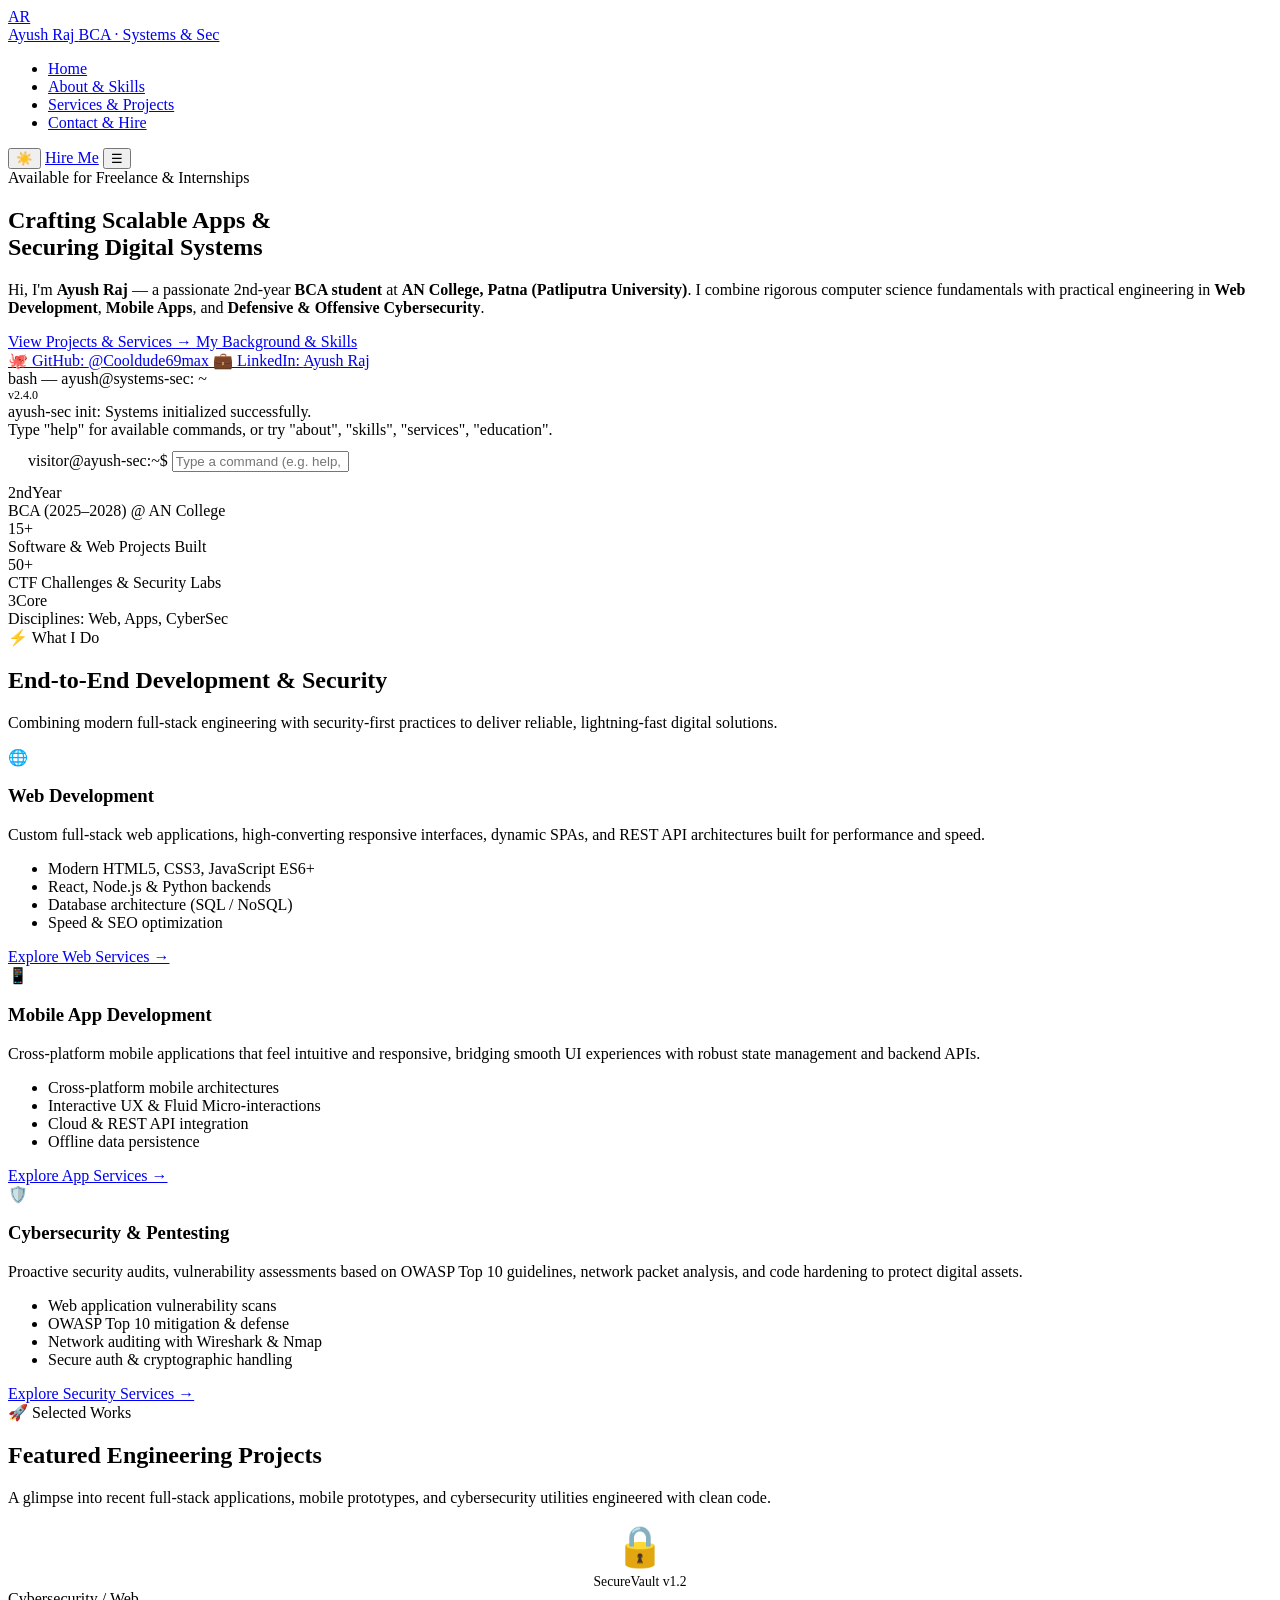
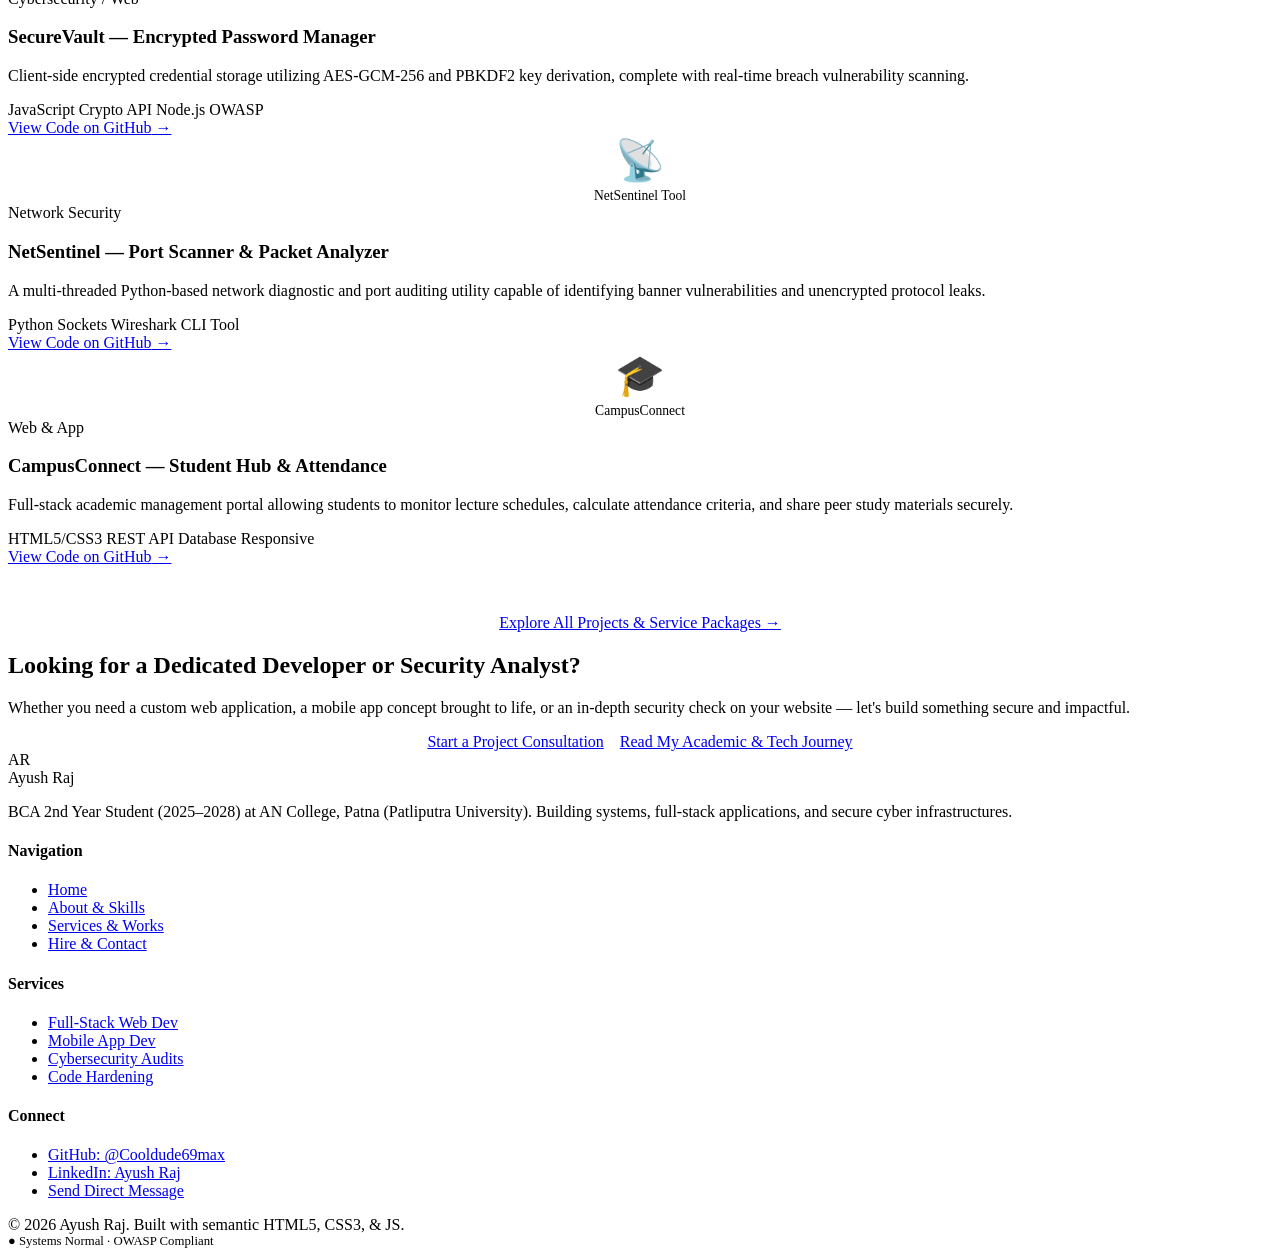
==== index.html @ 8714437f "Add files via upload" ====
<!DOCTYPE html>
<html lang="en">
<head>
  <meta charset="UTF-8">
  <meta name="viewport" content="width=device-width, initial-scale=1.0">
  <title>Ayush Raj | Systems-Oriented Software Engineer & Cybersecurity Enthusiast</title>
  <meta name="description" content="Portfolio of Ayush Raj, 2nd-year BCA student at AN College, Patna (Patliputra University). Specializing in Web Development, Mobile App Development, and Cybersecurity.">
  <link rel="stylesheet" href="assets/css/style.css">
  <link rel="icon" href="data:image/svg+xml,<svg xmlns='http://www.w3.org/2000/svg' viewBox='0 0 100 100'><text y='.9em' font-size='90'>⚡</text></svg>">
</head>
<body>

  <!-- Ambient Glass Refraction Background Orbs -->
  <div class="ambient-orb orb-1"></div>
  <div class="ambient-orb orb-2"></div>
  <div class="ambient-orb orb-3"></div>

  <!-- ==================== HEADER / NAVIGATION ==================== -->
  <header class="site-header">
    <div class="container nav-container">
      <a href="index.html" class="brand-logo" aria-label="Ayush Raj Portfolio Home">
        <div class="brand-icon">AR</div>
        <div class="brand-title">
          <span class="brand-name">Ayush Raj</span>
          <span class="brand-tag">BCA · Systems & Sec</span>
        </div>
      </a>

      <!-- Navigation Links -->
      <ul class="nav-menu" id="navMenu">
        <li><a href="index.html" class="nav-link active">Home</a></li>
        <li><a href="about.html" class="nav-link">About & Skills</a></li>
        <li><a href="services.html" class="nav-link">Services & Projects</a></li>
        <li><a href="contact.html" class="nav-link">Contact & Hire</a></li>
      </ul>

      <!-- Action Buttons -->
      <div class="nav-actions">
        <button class="theme-toggle-btn" id="themeToggleBtn" aria-label="Toggle Theme">
          <span id="themeIcon">☀️</span>
        </button>
        <a href="contact.html" class="btn btn-primary btn-sm">Hire Me</a>
        <button class="mobile-menu-btn" id="mobileMenuBtn" aria-label="Toggle Navigation Menu" aria-expanded="false">☰</button>
      </div>
    </div>
  </header>

  <!-- ==================== MAIN CONTENT ==================== -->
  <main>
    <!-- HERO SECTION -->
    <section class="hero-section">
      <div class="container">
        <div class="hero-grid">
          
          <!-- Hero Intro Column -->
          <div class="hero-intro">
            <div>
              <span class="status-badge">
                <span class="status-dot"></span>
                Available for Freelance & Internships
              </span>
            </div>
            
            <h1 class="hero-title">
              Crafting Scalable Apps & <br>
              <span class="hero-highlight">Securing Digital Systems</span>
            </h1>

            <p class="hero-subtitle">
              Hi, I'm <strong>Ayush Raj</strong> — a passionate 2nd-year <strong>BCA student</strong> at <strong>AN College, Patna (Patliputra University)</strong>. I combine rigorous computer science fundamentals with practical engineering in <strong>Web Development</strong>, <strong>Mobile Apps</strong>, and <strong>Defensive & Offensive Cybersecurity</strong>.
            </p>

            <div class="hero-actions">
              <a href="services.html" class="btn btn-primary">
                <span>View Projects & Services</span>
                <span class="btn-icon">→</span>
              </a>
              <a href="about.html" class="btn btn-secondary">
                <span>My Background & Skills</span>
              </a>
            </div>

            <div class="hero-socials">
              <a href="https://github.com/Cooldude69max" target="_blank" rel="noopener noreferrer" class="social-link">
                <span>🐙 GitHub: <span class="tag-badge">@Cooldude69max</span></span>
              </a>
              <a href="https://www.linkedin.com/in/ayush-raj-39356b199/" target="_blank" rel="noopener noreferrer" class="social-link">
                <span>💼 LinkedIn: <span class="tag-badge">Ayush Raj</span></span>
              </a>
            </div>
          </div>

          <!-- Hero Terminal / Interactive Console Column -->
          <div class="hero-interactive">
            <div class="terminal-card">
              <div class="terminal-header">
                <div class="terminal-controls">
                  <span class="ctrl-dot ctrl-red"></span>
                  <span class="ctrl-dot ctrl-yellow"></span>
                  <span class="ctrl-dot ctrl-green"></span>
                </div>
                <div class="terminal-title">bash — ayush@systems-sec: ~</div>
                <div style="font-size:0.75rem; color:var(--text-muted);">v2.4.0</div>
              </div>

              <div class="terminal-body" id="terminalOutput">
                <div class="term-line">
                  <span class="term-green">ayush-sec init:</span> Systems initialized successfully.
                </div>
                <div class="term-line">
                  Type <span class="term-cyan">"help"</span> for available commands, or try <span class="term-cyan">"about"</span>, <span class="term-cyan">"skills"</span>, <span class="term-cyan">"services"</span>, <span class="term-cyan">"education"</span>.
                </div>
              </div>

              <div style="padding: 0.75rem 1.25rem; border-top: 1px solid var(--border-color); background: var(--term-bg);">
                <div class="terminal-input-row">
                  <span class="terminal-prompt">visitor@ayush-sec:~$</span>
                  <input type="text" id="terminalInput" class="terminal-input" placeholder="Type a command (e.g. help, skills)..." autocomplete="off" spellcheck="false">
                </div>
              </div>
            </div>
          </div>

        </div>
      </div>
    </section>

    <!-- METRICS / STATS BAR -->
    <section class="stats-bar">
      <div class="container">
        <div class="stats-grid">
          <div class="stat-item">
            <div class="stat-number">2nd<span class="stat-plus">Year</span></div>
            <div class="stat-label">BCA (2025–2028) @ AN College</div>
          </div>
          <div class="stat-item">
            <div class="stat-number">15<span class="stat-plus">+</span></div>
            <div class="stat-label">Software & Web Projects Built</div>
          </div>
          <div class="stat-item">
            <div class="stat-number">50<span class="stat-plus">+</span></div>
            <div class="stat-label">CTF Challenges & Security Labs</div>
          </div>
          <div class="stat-item">
            <div class="stat-number">3<span class="stat-plus">Core</span></div>
            <div class="stat-label">Disciplines: Web, Apps, CyberSec</div>
          </div>
        </div>
      </div>
    </section>

    <!-- CORE SERVICES OVERVIEW -->
    <section class="section">
      <div class="container">
        <div class="section-header">
          <span class="section-tag">⚡ What I Do</span>
          <h2 class="section-title">End-to-End Development & Security</h2>
          <p class="section-desc">
            Combining modern full-stack engineering with security-first practices to deliver reliable, lightning-fast digital solutions.
          </p>
        </div>

        <div class="card-grid-3">
          <!-- Card 1: Web Development -->
          <div class="feature-card">
            <div>
              <div class="card-icon">🌐</div>
              <h3 class="card-title">Web Development</h3>
              <p class="card-text">
                Custom full-stack web applications, high-converting responsive interfaces, dynamic SPAs, and REST API architectures built for performance and speed.
              </p>
              <ul class="card-list">
                <li class="card-list-item">Modern HTML5, CSS3, JavaScript ES6+</li>
                <li class="card-list-item">React, Node.js & Python backends</li>
                <li class="card-list-item">Database architecture (SQL / NoSQL)</li>
                <li class="card-list-item">Speed & SEO optimization</li>
              </ul>
            </div>
            <a href="services.html#web-dev" class="btn btn-secondary btn-sm">Explore Web Services →</a>
          </div>

          <!-- Card 2: App Development -->
          <div class="feature-card app">
            <div>
              <div class="card-icon">📱</div>
              <h3 class="card-title">Mobile App Development</h3>
              <p class="card-text">
                Cross-platform mobile applications that feel intuitive and responsive, bridging smooth UI experiences with robust state management and backend APIs.
              </p>
              <ul class="card-list">
                <li class="card-list-item">Cross-platform mobile architectures</li>
                <li class="card-list-item">Interactive UX & Fluid Micro-interactions</li>
                <li class="card-list-item">Cloud & REST API integration</li>
                <li class="card-list-item">Offline data persistence</li>
              </ul>
            </div>
            <a href="services.html#app-dev" class="btn btn-secondary btn-sm">Explore App Services →</a>
          </div>

          <!-- Card 3: Cybersecurity -->
          <div class="feature-card cyber">
            <div>
              <div class="card-icon">🛡️</div>
              <h3 class="card-title">Cybersecurity & Pentesting</h3>
              <p class="card-text">
                Proactive security audits, vulnerability assessments based on OWASP Top 10 guidelines, network packet analysis, and code hardening to protect digital assets.
              </p>
              <ul class="card-list">
                <li class="card-list-item">Web application vulnerability scans</li>
                <li class="card-list-item">OWASP Top 10 mitigation & defense</li>
                <li class="card-list-item">Network auditing with Wireshark & Nmap</li>
                <li class="card-list-item">Secure auth & cryptographic handling</li>
              </ul>
            </div>
            <a href="services.html#cyber-security" class="btn btn-secondary btn-sm">Explore Security Services →</a>
          </div>
        </div>
      </div>
    </section>

    <!-- FEATURED PROJECTS SHOWCASE -->
    <section class="section" style="background-color: var(--bg-secondary); border-top: 1px solid var(--border-color); border-bottom: 1px solid var(--border-color);">
      <div class="container">
        <div class="section-header">
          <span class="section-tag">🚀 Selected Works</span>
          <h2 class="section-title">Featured Engineering Projects</h2>
          <p class="section-desc">
            A glimpse into recent full-stack applications, mobile prototypes, and cybersecurity utilities engineered with clean code.
          </p>
        </div>

        <div class="card-grid-3">
          <!-- Project 1 -->
          <div class="project-card">
            <div class="project-preview">
              <div class="project-preview-mock">
                <div class="mock-pattern"></div>
                <div style="text-align:center; z-index:1;">
                  <span style="font-size: 2.5rem;">🔒</span>
                  <div style="font-family:var(--font-mono); font-size:0.85rem; color:var(--accent-cyan); margin-top:0.25rem;">SecureVault v1.2</div>
                </div>
              </div>
              <span class="tag-badge project-badge-type">Cybersecurity / Web</span>
            </div>
            <div class="project-body">
              <div>
                <h3 class="project-title">SecureVault — Encrypted Password Manager</h3>
                <p class="project-desc">
                  Client-side encrypted credential storage utilizing AES-GCM-256 and PBKDF2 key derivation, complete with real-time breach vulnerability scanning.
                </p>
                <div class="project-tags">
                  <span class="tag-badge">JavaScript</span>
                  <span class="tag-badge">Crypto API</span>
                  <span class="tag-badge">Node.js</span>
                  <span class="tag-badge">OWASP</span>
                </div>
              </div>
              <div class="project-footer">
                <a href="https://github.com/Cooldude69max" target="_blank" rel="noopener noreferrer" class="project-link">
                  <span>View Code on GitHub</span> →
                </a>
              </div>
            </div>
          </div>

          <!-- Project 2 -->
          <div class="project-card">
            <div class="project-preview">
              <div class="project-preview-mock">
                <div class="mock-pattern"></div>
                <div style="text-align:center; z-index:1;">
                  <span style="font-size: 2.5rem;">📡</span>
                  <div style="font-family:var(--font-mono); font-size:0.85rem; color:var(--accent-emerald); margin-top:0.25rem;">NetSentinel Tool</div>
                </div>
              </div>
              <span class="tag-badge project-badge-type">Network Security</span>
            </div>
            <div class="project-body">
              <div>
                <h3 class="project-title">NetSentinel — Port Scanner & Packet Analyzer</h3>
                <p class="project-desc">
                  A multi-threaded Python-based network diagnostic and port auditing utility capable of identifying banner vulnerabilities and unencrypted protocol leaks.
                </p>
                <div class="project-tags">
                  <span class="tag-badge">Python</span>
                  <span class="tag-badge">Sockets</span>
                  <span class="tag-badge">Wireshark</span>
                  <span class="tag-badge">CLI Tool</span>
                </div>
              </div>
              <div class="project-footer">
                <a href="https://github.com/Cooldude69max" target="_blank" rel="noopener noreferrer" class="project-link">
                  <span>View Code on GitHub</span> →
                </a>
              </div>
            </div>
          </div>

          <!-- Project 3 -->
          <div class="project-card">
            <div class="project-preview">
              <div class="project-preview-mock">
                <div class="mock-pattern"></div>
                <div style="text-align:center; z-index:1;">
                  <span style="font-size: 2.5rem;">🎓</span>
                  <div style="font-family:var(--font-mono); font-size:0.85rem; color:var(--accent-cyan); margin-top:0.25rem;">CampusConnect</div>
                </div>
              </div>
              <span class="tag-badge project-badge-type">Web & App</span>
            </div>
            <div class="project-body">
              <div>
                <h3 class="project-title">CampusConnect — Student Hub & Attendance</h3>
                <p class="project-desc">
                  Full-stack academic management portal allowing students to monitor lecture schedules, calculate attendance criteria, and share peer study materials securely.
                </p>
                <div class="project-tags">
                  <span class="tag-badge">HTML5/CSS3</span>
                  <span class="tag-badge">REST API</span>
                  <span class="tag-badge">Database</span>
                  <span class="tag-badge">Responsive</span>
                </div>
              </div>
              <div class="project-footer">
                <a href="https://github.com/Cooldude69max" target="_blank" rel="noopener noreferrer" class="project-link">
                  <span>View Code on GitHub</span> →
                </a>
              </div>
            </div>
          </div>
        </div>

        <div style="text-align: center; margin-top: 3rem;">
          <a href="services.html" class="btn btn-secondary">Explore All Projects & Service Packages →</a>
        </div>
      </div>
    </section>

    <!-- CALL TO ACTION BANNER -->
    <section class="container">
      <div class="cta-banner">
        <h2 class="cta-title">Looking for a Dedicated Developer or Security Analyst?</h2>
        <p class="cta-desc">
          Whether you need a custom web application, a mobile app concept brought to life, or an in-depth security check on your website — let's build something secure and impactful.
        </p>
        <div style="display: flex; gap: 1rem; justify-content: center; flex-wrap: wrap;">
          <a href="contact.html" class="btn btn-primary">Start a Project Consultation</a>
          <a href="about.html" class="btn btn-secondary">Read My Academic & Tech Journey</a>
        </div>
      </div>
    </section>
  </main>

  <!-- ==================== FOOTER ==================== -->
  <footer class="site-footer">
    <div class="container">
      <div class="footer-grid">
        <!-- Brand Info -->
        <div>
          <div class="brand-logo">
            <div class="brand-icon">AR</div>
            <span class="brand-name">Ayush Raj</span>
          </div>
          <p class="footer-brand-desc">
            BCA 2nd Year Student (2025–2028) at AN College, Patna (Patliputra University). Building systems, full-stack applications, and secure cyber infrastructures.
          </p>
        </div>

        <!-- Quick Links -->
        <div>
          <h4 class="footer-col-title">Navigation</h4>
          <ul class="footer-links">
            <li><a href="index.html" class="footer-link">Home</a></li>
            <li><a href="about.html" class="footer-link">About & Skills</a></li>
            <li><a href="services.html" class="footer-link">Services & Works</a></li>
            <li><a href="contact.html" class="footer-link">Hire & Contact</a></li>
          </ul>
        </div>

        <!-- Services -->
        <div>
          <h4 class="footer-col-title">Services</h4>
          <ul class="footer-links">
            <li><a href="services.html#web-dev" class="footer-link">Full-Stack Web Dev</a></li>
            <li><a href="services.html#app-dev" class="footer-link">Mobile App Dev</a></li>
            <li><a href="services.html#cyber-security" class="footer-link">Cybersecurity Audits</a></li>
            <li><a href="services.html#consulting" class="footer-link">Code Hardening</a></li>
          </ul>
        </div>

        <!-- Connect Profiles -->
        <div>
          <h4 class="footer-col-title">Connect</h4>
          <ul class="footer-links">
            <li><a href="https://github.com/Cooldude69max" target="_blank" rel="noopener noreferrer" class="footer-link">GitHub: @Cooldude69max</a></li>
            <li><a href="https://www.linkedin.com/in/ayush-raj-39356b199/" target="_blank" rel="noopener noreferrer" class="footer-link">LinkedIn: Ayush Raj</a></li>
            <li><a href="contact.html" class="footer-link">Send Direct Message</a></li>
          </ul>
        </div>
      </div>

      <div class="footer-bottom">
        <div>© <span id="currentYear">2026</span> Ayush Raj. Built with semantic HTML5, CSS3, & JS.</div>
        <div style="font-family: var(--font-mono); font-size: 0.8rem; color: var(--accent-emerald);">● Systems Normal · OWASP Compliant</div>
      </div>
    </div>
  </footer>

  <script src="assets/js/main.js"></script>
</body>
</html>
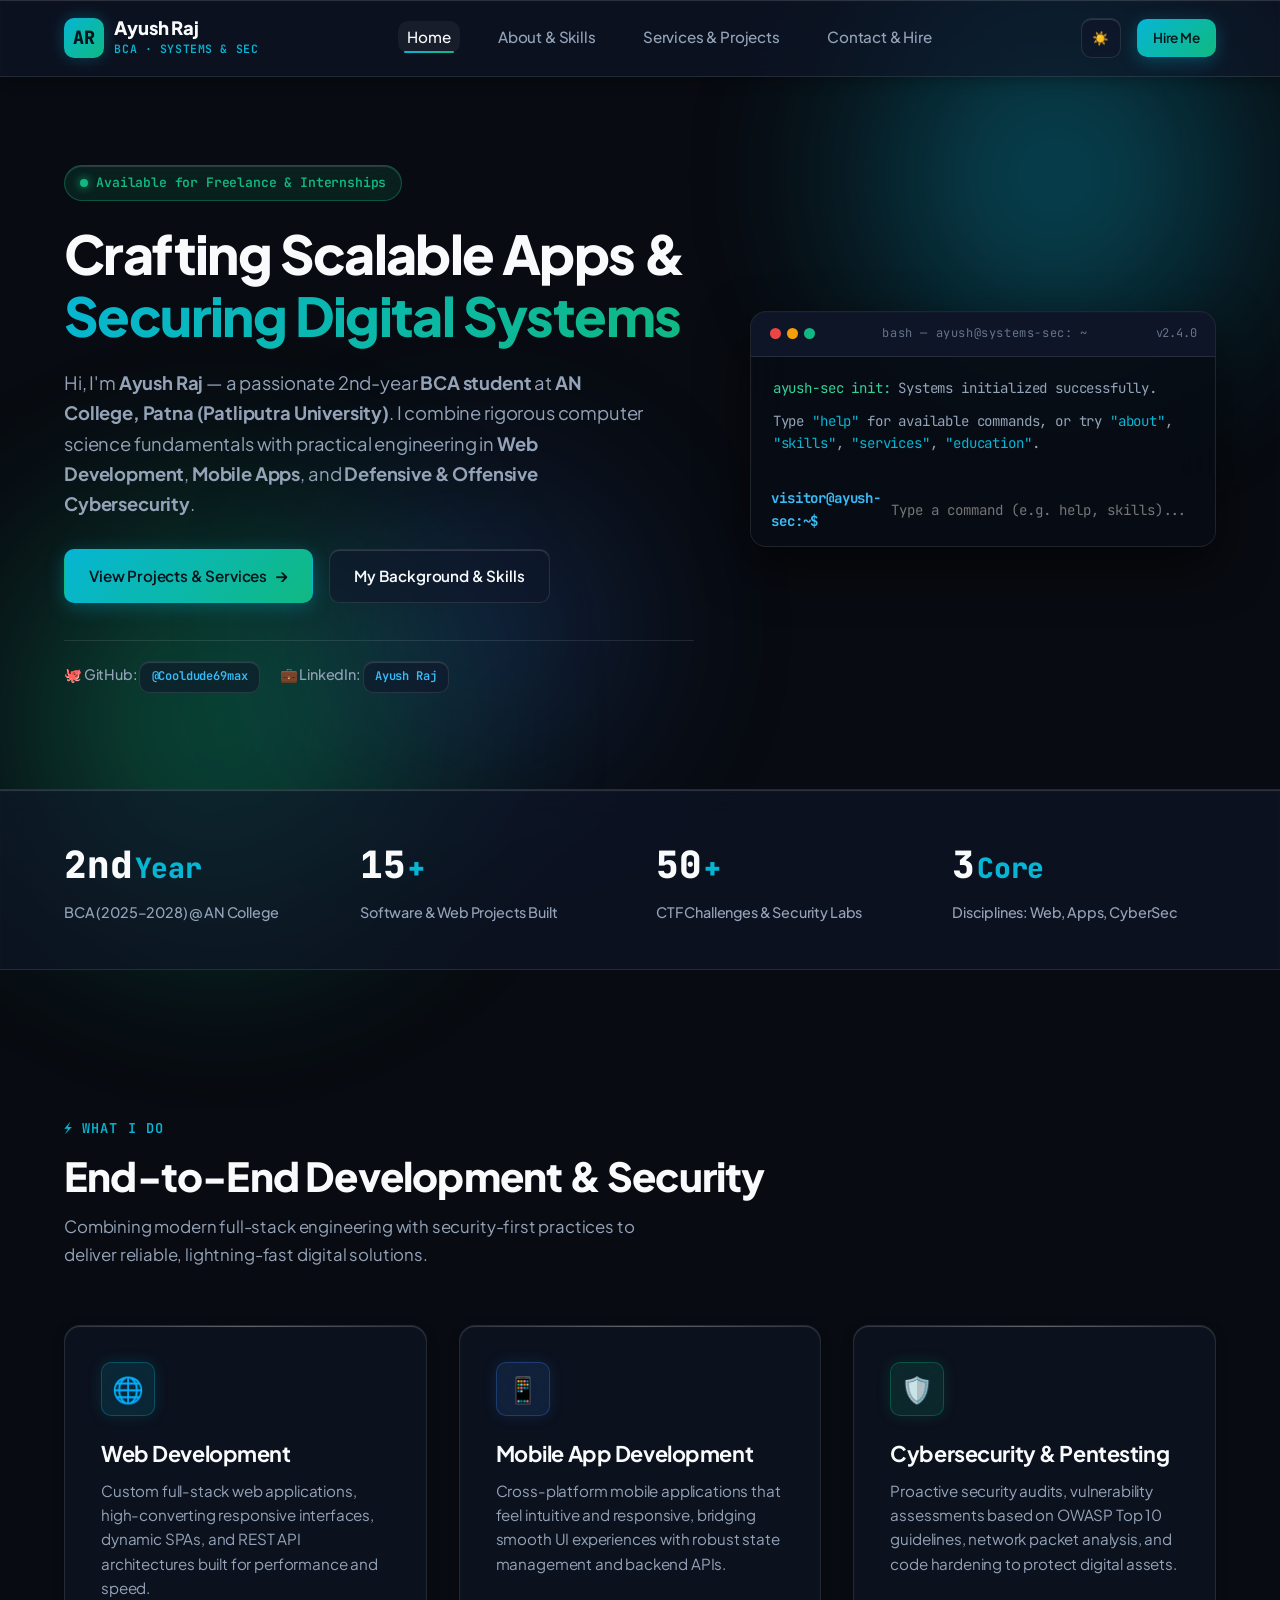
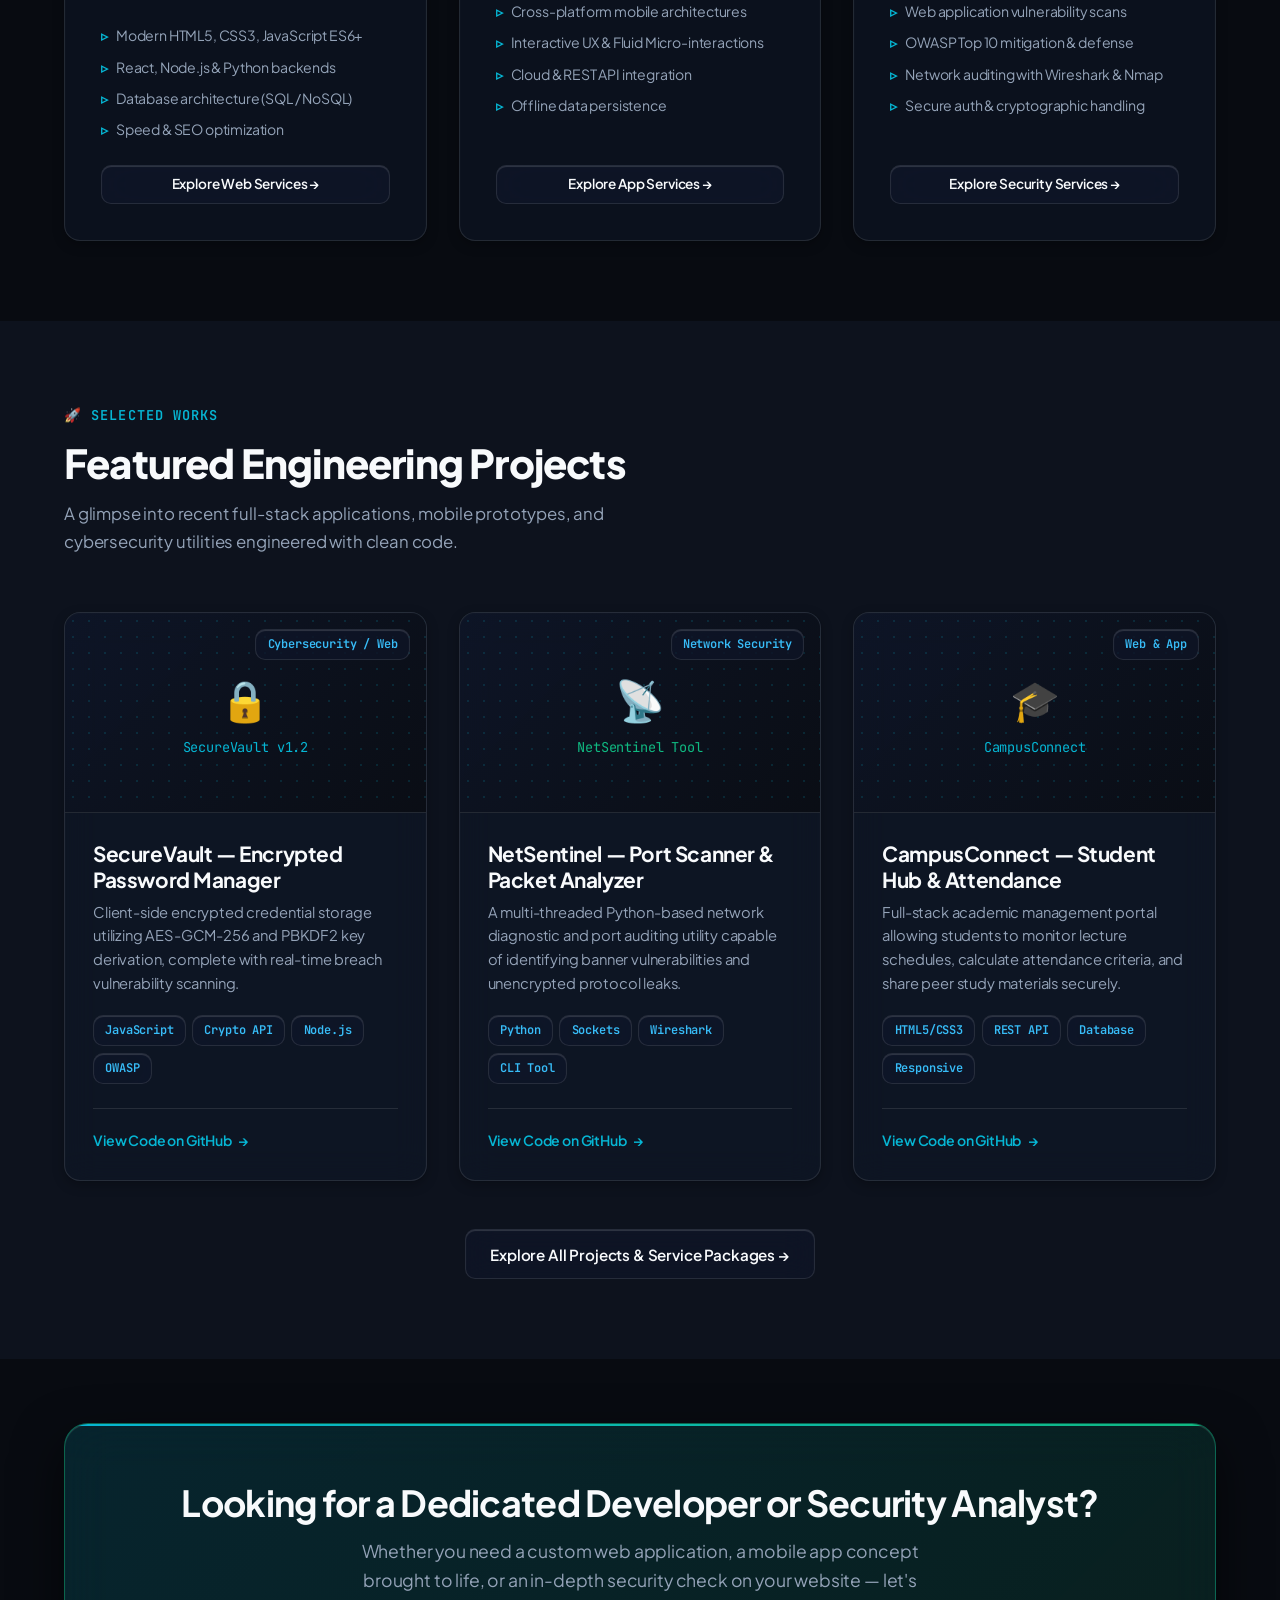
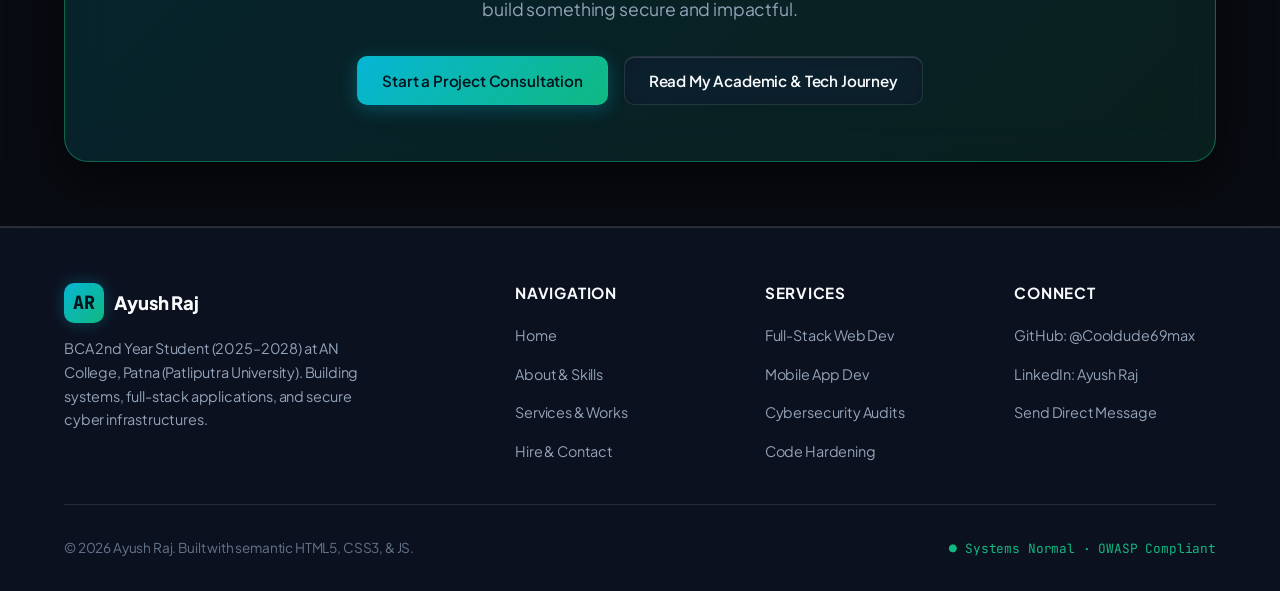
==== commit 10dceabf: "Add files via upload" ====
--- a/index.html
+++ b/index.html
@@ -5,7 +5,7 @@
   <meta name="viewport" content="width=device-width, initial-scale=1.0">
   <title>Ayush Raj | Systems-Oriented Software Engineer & Cybersecurity Enthusiast</title>
   <meta name="description" content="Portfolio of Ayush Raj, 2nd-year BCA student at AN College, Patna (Patliputra University). Specializing in Web Development, Mobile App Development, and Cybersecurity.">
-  <link rel="stylesheet" href="assets/css/style.css">
+  <link rel="stylesheet" href="./style.css">
   <link rel="icon" href="data:image/svg+xml,<svg xmlns='http://www.w3.org/2000/svg' viewBox='0 0 100 100'><text y='.9em' font-size='90'>⚡</text></svg>">
 </head>
 <body>
@@ -406,6 +406,6 @@
     </div>
   </footer>
 
-  <script src="assets/js/main.js"></script>
+  <script src="./main.js"></script>
 </body>
-</html>
+</html>
--- a/style.css
+++ b/style.css
@@ -0,0 +1,1578 @@
+/* ===================================================================
+   AYUSH RAJ - PORTFOLIO DESIGN SYSTEM & GLASSMORPHISM STYLESHEET
+   BCA 2nd Year | Web Dev, App Dev, Cybersecurity
+   =================================================================== */
+
+@import url('https://fonts.googleapis.com/css2?family=JetBrains+Mono:wght@400;500;700&family=Plus+Jakarta+Sans:wght@300;400;500;600;700;800&display=swap');
+
+/* --- CSS VARIABLES & THEME TOKENS --- */
+:root {
+  /* Color Palette - Dark Glass Cyber Tech (Default) */
+  --bg-primary: #080b11;
+  --bg-secondary: #0d121d;
+  --bg-tertiary: #131b2c;
+  
+  /* Glassmorphic Surfaces */
+  --glass-bg: rgba(15, 23, 42, 0.6);
+  --glass-bg-hover: rgba(26, 38, 66, 0.75);
+  --glass-bg-card: rgba(16, 24, 40, 0.55);
+  --glass-input: rgba(10, 16, 28, 0.6);
+  
+  /* Glass Borders & Edge Highlights */
+  --glass-border: rgba(255, 255, 255, 0.1);
+  --glass-border-hover: rgba(6, 182, 212, 0.4);
+  --glass-border-highlight: rgba(16, 185, 129, 0.45);
+  --glass-inset-glow: inset 0 1px 1px 0 rgba(255, 255, 255, 0.15);
+  --glass-inset-hover: inset 0 1px 1px 0 rgba(255, 255, 255, 0.25);
+  
+  --backdrop-blur: blur(16px);
+  --backdrop-blur-heavy: blur(24px);
+
+  /* Text Colors */
+  --text-primary: #f8fafc;
+  --text-secondary: #94a3b8;
+  --text-muted: #64748b;
+  --text-accent: #38bdf8;
+
+  /* Brand Accents */
+  --accent-cyan: #06b6d4;
+  --accent-emerald: #10b981;
+  --accent-blue: #3b82f6;
+  --accent-glow: rgba(6, 182, 212, 0.3);
+  --accent-emerald-glow: rgba(16, 185, 129, 0.25);
+
+  /* Terminal Colors */
+  --term-bg: rgba(8, 12, 20, 0.85);
+  --term-header: rgba(15, 23, 42, 0.9);
+  --term-text: #34d399;
+  --term-prompt: #38bdf8;
+
+  /* Typography */
+  --font-sans: 'Plus Jakarta Sans', -apple-system, BlinkMacSystemFont, 'Segoe UI', Roboto, sans-serif;
+  --font-mono: 'JetBrains Mono', monospace;
+
+  /* Layout & Spacing */
+  --container-max: 1200px;
+  --nav-height: 76px;
+  --radius-sm: 10px;
+  --radius-md: 16px;
+  --radius-lg: 24px;
+  --radius-full: 9999px;
+
+  /* Transitions */
+  --transition-fast: 0.15s ease;
+  --transition-normal: 0.25s cubic-bezier(0.16, 1, 0.3, 1);
+  --transition-slow: 0.4s cubic-bezier(0.16, 1, 0.3, 1);
+
+  /* Shadows */
+  --shadow-sm: 0 4px 12px rgba(0, 0, 0, 0.25);
+  --shadow-md: 0 10px 30px rgba(0, 0, 0, 0.45);
+  --shadow-lg: 0 20px 50px rgba(0, 0, 0, 0.6);
+  --shadow-glow: 0 0 30px rgba(6, 182, 212, 0.25);
+}
+
+/* Light Theme Variables (Milky Frosted Glass) */
+[data-theme="light"] {
+  --bg-primary: #f1f5f9;
+  --bg-secondary: #e2e8f0;
+  --bg-tertiary: #cbd5e1;
+
+  --glass-bg: rgba(255, 255, 255, 0.65);
+  --glass-bg-hover: rgba(255, 255, 255, 0.85);
+  --glass-bg-card: rgba(255, 255, 255, 0.7);
+  --glass-input: rgba(255, 255, 255, 0.8);
+
+  --glass-border: rgba(255, 255, 255, 0.7);
+  --glass-border-hover: rgba(2, 132, 199, 0.45);
+  --glass-border-highlight: rgba(16, 185, 129, 0.5);
+  --glass-inset-glow: inset 0 1px 1px 0 rgba(255, 255, 255, 0.9);
+  --glass-inset-hover: inset 0 1px 2px 0 rgba(255, 255, 255, 1);
+
+  --text-primary: #0f172a;
+  --text-secondary: #475569;
+  --text-muted: #64748b;
+  --text-accent: #0284c7;
+
+  --term-bg: rgba(30, 41, 59, 0.9);
+  --term-header: rgba(15, 23, 42, 0.95);
+  --term-text: #4ade80;
+  --term-prompt: #38bdf8;
+
+  --shadow-sm: 0 4px 12px rgba(0, 0, 0, 0.05);
+  --shadow-md: 0 10px 30px rgba(0, 0, 0, 0.08);
+  --shadow-lg: 0 20px 50px rgba(0, 0, 0, 0.12);
+  --shadow-glow: 0 0 30px rgba(2, 132, 199, 0.2);
+}
+
+/* --- RESET & BASE STYLES --- */
+*, *::before, *::after {
+  box-sizing: border-box;
+  margin: 0;
+  padding: 0;
+}
+
+html {
+  scroll-behavior: smooth;
+  font-size: 16px;
+  color-scheme: dark;
+}
+
+[data-theme="light"] html {
+  color-scheme: light;
+}
+
+body {
+  font-family: var(--font-sans);
+  background-color: var(--bg-primary);
+  color: var(--text-primary);
+  line-height: 1.65;
+  letter-spacing: -0.01em;
+  overflow-x: hidden;
+  min-height: 100vh;
+  display: flex;
+  flex-direction: column;
+  position: relative;
+  transition: background-color var(--transition-slow), color var(--transition-slow);
+}
+
+/* --- AMBIENT GLOWING GLASS REFRACTION ORBS --- */
+.ambient-orb {
+  position: fixed;
+  border-radius: 50%;
+  filter: blur(80px);
+  opacity: 0.45;
+  z-index: -1;
+  pointer-events: none;
+  animation: floatOrb 18s infinite alternate ease-in-out;
+}
+
+.orb-1 {
+  top: -100px;
+  right: -50px;
+  width: 550px;
+  height: 550px;
+  background: radial-gradient(circle, var(--accent-cyan) 0%, rgba(6, 182, 212, 0) 70%);
+}
+
+.orb-2 {
+  bottom: -120px;
+  left: -80px;
+  width: 600px;
+  height: 600px;
+  background: radial-gradient(circle, var(--accent-emerald) 0%, rgba(16, 185, 129, 0) 70%);
+  animation-delay: -6s;
+}
+
+.orb-3 {
+  top: 45%;
+  left: 20%;
+  width: 450px;
+  height: 450px;
+  background: radial-gradient(circle, var(--accent-blue) 0%, rgba(59, 130, 246, 0) 70%);
+  animation-delay: -12s;
+  opacity: 0.25;
+}
+
+@keyframes floatOrb {
+  0% { transform: translate(0, 0) scale(1); }
+  50% { transform: translate(40px, -30px) scale(1.08); }
+  100% { transform: translate(-30px, 40px) scale(0.95); }
+}
+
+/* Container */
+.container {
+  width: 100%;
+  max-width: var(--container-max);
+  margin-left: auto;
+  margin-right: auto;
+  padding-left: 1.5rem;
+  padding-right: 1.5rem;
+}
+
+/* Typography Helpers */
+h1, h2, h3, h4, h5, h6 {
+  font-family: var(--font-sans);
+  font-weight: 700;
+  line-height: 1.25;
+  color: var(--text-primary);
+  letter-spacing: -0.02em;
+}
+
+p {
+  color: var(--text-secondary);
+  font-size: 1rem;
+}
+
+a {
+  color: inherit;
+  text-decoration: none;
+  transition: color var(--transition-fast);
+}
+
+code, pre {
+  font-family: var(--font-mono);
+}
+
+img {
+  max-width: 100%;
+  height: auto;
+  display: block;
+}
+
+/* --- GLASS HEADER & NAVIGATION --- */
+.site-header {
+  position: sticky;
+  top: 0;
+  z-index: 1000;
+  background: var(--glass-bg);
+  backdrop-filter: var(--backdrop-blur-heavy);
+  -webkit-backdrop-filter: var(--backdrop-blur-heavy);
+  border-bottom: 1px solid var(--glass-border);
+  box-shadow: var(--glass-inset-glow), var(--shadow-sm);
+  transition: all var(--transition-normal);
+}
+
+.nav-container {
+  display: flex;
+  align-items: center;
+  justify-content: space-between;
+  height: var(--nav-height);
+}
+
+/* Brand Logo */
+.brand-logo {
+  display: flex;
+  align-items: center;
+  gap: 0.65rem;
+  font-size: 1.25rem;
+  font-weight: 800;
+  color: var(--text-primary);
+}
+
+.brand-icon {
+  width: 40px;
+  height: 40px;
+  border-radius: var(--radius-sm);
+  background: linear-gradient(135deg, var(--accent-cyan), var(--accent-emerald));
+  display: flex;
+  align-items: center;
+  justify-content: center;
+  color: #05141c;
+  font-family: var(--font-mono);
+  font-weight: 800;
+  font-size: 1.15rem;
+  box-shadow: 0 0 16px var(--accent-glow);
+}
+
+.brand-title {
+  display: flex;
+  flex-direction: column;
+}
+
+.brand-name {
+  line-height: 1.1;
+  font-size: 1.15rem;
+}
+
+.brand-tag {
+  font-size: 0.72rem;
+  font-weight: 600;
+  color: var(--accent-cyan);
+  font-family: var(--font-mono);
+  text-transform: uppercase;
+  letter-spacing: 0.05em;
+}
+
+/* Nav Menu */
+.nav-menu {
+  display: flex;
+  align-items: center;
+  list-style: none;
+  gap: 1.75rem;
+}
+
+.nav-link {
+  font-size: 0.95rem;
+  font-weight: 500;
+  color: var(--text-secondary);
+  padding: 0.4rem 0.6rem;
+  border-radius: var(--radius-sm);
+  position: relative;
+  transition: all var(--transition-fast);
+}
+
+.nav-link:hover, .nav-link.active {
+  color: var(--text-primary);
+  background: rgba(255, 255, 255, 0.05);
+}
+
+.nav-link.active::after {
+  content: '';
+  position: absolute;
+  bottom: 0px;
+  left: 10%;
+  width: 80%;
+  height: 2px;
+  background: linear-gradient(90deg, var(--accent-cyan), var(--accent-emerald));
+  border-radius: 2px;
+}
+
+/* Nav Actions */
+.nav-actions {
+  display: flex;
+  align-items: center;
+  gap: 1rem;
+}
+
+/* Theme Toggle Button */
+.theme-toggle-btn {
+  background: var(--glass-bg);
+  backdrop-filter: var(--backdrop-blur);
+  -webkit-backdrop-filter: var(--backdrop-blur);
+  border: 1px solid var(--glass-border);
+  box-shadow: var(--glass-inset-glow);
+  color: var(--text-secondary);
+  width: 40px;
+  height: 40px;
+  border-radius: var(--radius-sm);
+  display: flex;
+  align-items: center;
+  justify-content: center;
+  cursor: pointer;
+  transition: all var(--transition-fast);
+}
+
+.theme-toggle-btn:hover {
+  color: var(--text-primary);
+  border-color: var(--glass-border-hover);
+  background: var(--glass-bg-hover);
+  box-shadow: var(--glass-inset-hover), var(--shadow-glow);
+}
+
+/* Mobile Menu Toggle */
+.mobile-menu-btn {
+  display: none;
+  background: var(--glass-bg);
+  border: 1px solid var(--glass-border);
+  border-radius: var(--radius-sm);
+  color: var(--text-primary);
+  font-size: 1.4rem;
+  cursor: pointer;
+  padding: 0.35rem 0.65rem;
+}
+
+/* --- GLASS BUTTONS & PILLS --- */
+.btn {
+  display: inline-flex;
+  align-items: center;
+  justify-content: center;
+  gap: 0.5rem;
+  padding: 0.7rem 1.5rem;
+  font-size: 0.95rem;
+  font-weight: 600;
+  border-radius: var(--radius-sm);
+  transition: all var(--transition-fast);
+  cursor: pointer;
+  text-decoration: none;
+  border: 1px solid transparent;
+}
+
+.btn-primary {
+  background: linear-gradient(135deg, var(--accent-cyan), var(--accent-emerald));
+  color: #05141c;
+  box-shadow: 0 4px 18px var(--accent-glow);
+}
+
+.btn-primary:hover {
+  transform: translateY(-2px);
+  box-shadow: 0 6px 24px rgba(6, 182, 212, 0.45);
+}
+
+.btn-secondary {
+  background: var(--glass-bg);
+  backdrop-filter: var(--backdrop-blur);
+  -webkit-backdrop-filter: var(--backdrop-blur);
+  color: var(--text-primary);
+  border: 1px solid var(--glass-border);
+  box-shadow: var(--glass-inset-glow);
+}
+
+.btn-secondary:hover {
+  background: var(--glass-bg-hover);
+  border-color: var(--glass-border-hover);
+  box-shadow: var(--glass-inset-hover), var(--shadow-glow);
+  transform: translateY(-2px);
+}
+
+.btn-sm {
+  padding: 0.45rem 0.95rem;
+  font-size: 0.85rem;
+}
+
+.btn-icon {
+  font-size: 1.1rem;
+}
+
+/* Glass Status Badges */
+.status-badge {
+  display: inline-flex;
+  align-items: center;
+  gap: 0.5rem;
+  padding: 0.4rem 0.95rem;
+  border-radius: var(--radius-full);
+  background: rgba(16, 185, 129, 0.12);
+  border: 1px solid rgba(16, 185, 129, 0.35);
+  backdrop-filter: var(--backdrop-blur);
+  -webkit-backdrop-filter: var(--backdrop-blur);
+  box-shadow: var(--glass-inset-glow);
+  color: var(--accent-emerald);
+  font-size: 0.82rem;
+  font-weight: 600;
+  font-family: var(--font-mono);
+}
+
+.status-dot {
+  width: 8px;
+  height: 8px;
+  border-radius: 50%;
+  background-color: var(--accent-emerald);
+  box-shadow: 0 0 10px var(--accent-emerald);
+  animation: pulseDot 2s infinite ease-in-out;
+}
+
+@keyframes pulseDot {
+  0%, 100% { opacity: 1; transform: scale(1); }
+  50% { opacity: 0.4; transform: scale(0.85); }
+}
+
+.tag-badge {
+  display: inline-flex;
+  align-items: center;
+  padding: 0.3rem 0.7rem;
+  font-size: 0.75rem;
+  font-weight: 600;
+  font-family: var(--font-mono);
+  background: var(--glass-bg);
+  backdrop-filter: var(--backdrop-blur);
+  -webkit-backdrop-filter: var(--backdrop-blur);
+  color: var(--text-accent);
+  border-radius: var(--radius-sm);
+  border: 1px solid var(--glass-border);
+  box-shadow: var(--glass-inset-glow);
+}
+
+/* --- HERO SECTION --- */
+.hero-section {
+  padding: 5.5rem 0 4rem;
+  position: relative;
+}
+
+.hero-grid {
+  display: grid;
+  grid-template-columns: 1.15fr 0.85fr;
+  gap: 3.5rem;
+  align-items: center;
+}
+
+.hero-intro {
+  display: flex;
+  flex-direction: column;
+  gap: 1.35rem;
+}
+
+.hero-title {
+  font-size: 3.35rem;
+  font-weight: 800;
+  line-height: 1.15;
+  letter-spacing: -0.03em;
+}
+
+.hero-highlight {
+  background: linear-gradient(135deg, var(--accent-cyan) 0%, var(--accent-emerald) 100%);
+  -webkit-background-clip: text;
+  -webkit-text-fill-color: transparent;
+}
+
+.hero-subtitle {
+  font-size: 1.15rem;
+  color: var(--text-secondary);
+  max-width: 580px;
+  line-height: 1.65;
+}
+
+.hero-actions {
+  display: flex;
+  flex-wrap: wrap;
+  gap: 1rem;
+  margin-top: 0.5rem;
+}
+
+.hero-socials {
+  display: flex;
+  align-items: center;
+  gap: 1.25rem;
+  margin-top: 1rem;
+  padding-top: 1.25rem;
+  border-top: 1px solid var(--glass-border);
+}
+
+.social-link {
+  display: inline-flex;
+  align-items: center;
+  gap: 0.4rem;
+  color: var(--text-secondary);
+  font-size: 0.9rem;
+  font-weight: 500;
+  transition: color var(--transition-fast);
+}
+
+.social-link:hover {
+  color: var(--accent-cyan);
+}
+
+/* --- FROSTED GLASS TERMINAL WIDGET --- */
+.terminal-card {
+  background: var(--term-bg);
+  backdrop-filter: var(--backdrop-blur-heavy);
+  -webkit-backdrop-filter: var(--backdrop-blur-heavy);
+  border: 1px solid var(--glass-border);
+  border-radius: var(--radius-md);
+  box-shadow: var(--glass-inset-glow), var(--shadow-lg);
+  overflow: hidden;
+  font-family: var(--font-mono);
+  font-size: 0.88rem;
+  transition: border-color var(--transition-normal), box-shadow var(--transition-normal);
+}
+
+.terminal-card:hover {
+  border-color: var(--glass-border-hover);
+  box-shadow: var(--glass-inset-hover), var(--shadow-lg), var(--shadow-glow);
+}
+
+.terminal-header {
+  background: var(--term-header);
+  padding: 0.75rem 1.15rem;
+  display: flex;
+  align-items: center;
+  justify-content: space-between;
+  border-bottom: 1px solid var(--glass-border);
+}
+
+.terminal-controls {
+  display: flex;
+  gap: 6px;
+}
+
+.ctrl-dot {
+  width: 11px;
+  height: 11px;
+  border-radius: 50%;
+}
+.ctrl-red { background-color: #ef4444; }
+.ctrl-yellow { background-color: #f59e0b; }
+.ctrl-green { background-color: #10b981; }
+
+.terminal-title {
+  color: var(--text-muted);
+  font-size: 0.75rem;
+  letter-spacing: 0.05em;
+}
+
+.terminal-body {
+  padding: 1.35rem;
+  max-height: 350px;
+  overflow-y: auto;
+  display: flex;
+  flex-direction: column;
+  gap: 0.75rem;
+  color: var(--text-secondary);
+}
+
+.term-line {
+  line-height: 1.5;
+  word-break: break-word;
+}
+
+.term-green { color: var(--term-text); }
+.term-cyan { color: var(--accent-cyan); }
+.term-muted { color: var(--text-muted); }
+
+.terminal-input-row {
+  display: flex;
+  align-items: center;
+  gap: 0.5rem;
+  color: var(--term-prompt);
+}
+
+.terminal-prompt {
+  font-weight: 700;
+  user-select: none;
+}
+
+.terminal-input {
+  background: transparent;
+  border: none;
+  outline: none;
+  color: var(--text-primary);
+  font-family: var(--font-mono);
+  font-size: 0.88rem;
+  width: 100%;
+}
+
+/* --- GLASS STATS BAR --- */
+.stats-bar {
+  padding: 2.75rem 0;
+  background: var(--glass-bg);
+  backdrop-filter: var(--backdrop-blur);
+  -webkit-backdrop-filter: var(--backdrop-blur);
+  border-top: 1px solid var(--glass-border);
+  border-bottom: 1px solid var(--glass-border);
+  box-shadow: var(--glass-inset-glow);
+  margin: 2rem 0 4rem;
+}
+
+.stats-grid {
+  display: grid;
+  grid-template-columns: repeat(4, 1fr);
+  gap: 2rem;
+}
+
+.stat-item {
+  display: flex;
+  flex-direction: column;
+  gap: 0.35rem;
+}
+
+.stat-number {
+  font-size: 2.35rem;
+  font-weight: 800;
+  font-family: var(--font-mono);
+  color: var(--text-primary);
+  display: flex;
+  align-items: baseline;
+}
+
+.stat-plus {
+  color: var(--accent-cyan);
+  font-size: 1.75rem;
+  margin-left: 2px;
+}
+
+.stat-label {
+  font-size: 0.9rem;
+  color: var(--text-secondary);
+  font-weight: 500;
+}
+
+/* --- SECTION HEADERS --- */
+.section {
+  padding: 5rem 0;
+}
+
+.section-header {
+  margin-bottom: 3.5rem;
+  text-align: left;
+}
+
+.section-header.text-center {
+  text-align: center;
+}
+
+.section-tag {
+  display: inline-flex;
+  align-items: center;
+  gap: 0.4rem;
+  color: var(--accent-cyan);
+  font-size: 0.85rem;
+  font-family: var(--font-mono);
+  font-weight: 600;
+  text-transform: uppercase;
+  letter-spacing: 0.08em;
+  margin-bottom: 0.75rem;
+}
+
+.section-title {
+  font-size: 2.5rem;
+  font-weight: 800;
+  margin-bottom: 0.75rem;
+}
+
+.section-desc {
+  font-size: 1.05rem;
+  color: var(--text-secondary);
+  max-width: 620px;
+}
+
+.section-header.text-center .section-desc {
+  margin-left: auto;
+  margin-right: auto;
+}
+
+/* --- GLASS CARDS & GRIDS --- */
+.card-grid-3 {
+  display: grid;
+  grid-template-columns: repeat(3, 1fr);
+  gap: 2rem;
+}
+
+.card-grid-2 {
+  display: grid;
+  grid-template-columns: repeat(2, 1fr);
+  gap: 2rem;
+}
+
+.feature-card {
+  background: var(--glass-bg-card);
+  backdrop-filter: var(--backdrop-blur);
+  -webkit-backdrop-filter: var(--backdrop-blur);
+  border: 1px solid var(--glass-border);
+  box-shadow: var(--glass-inset-glow), var(--shadow-sm);
+  border-radius: var(--radius-md);
+  padding: 2.25rem;
+  transition: transform var(--transition-normal), border-color var(--transition-normal), box-shadow var(--transition-normal);
+  display: flex;
+  flex-direction: column;
+  justify-content: space-between;
+  position: relative;
+  overflow: hidden;
+}
+
+.feature-card::before {
+  content: "";
+  position: absolute;
+  top: 0;
+  left: 0;
+  right: 0;
+  height: 1px;
+  background: linear-gradient(90deg, transparent, rgba(255, 255, 255, 0.25), transparent);
+}
+
+.feature-card:hover {
+  transform: translateY(-6px);
+  border-color: var(--glass-border-hover);
+  background: var(--glass-bg-hover);
+  box-shadow: var(--glass-inset-hover), var(--shadow-md), var(--shadow-glow);
+}
+
+.card-icon {
+  width: 54px;
+  height: 54px;
+  border-radius: var(--radius-sm);
+  background: rgba(6, 182, 212, 0.12);
+  border: 1px solid rgba(6, 182, 212, 0.3);
+  backdrop-filter: var(--backdrop-blur);
+  -webkit-backdrop-filter: var(--backdrop-blur);
+  display: flex;
+  align-items: center;
+  justify-content: center;
+  color: var(--accent-cyan);
+  font-size: 1.6rem;
+  margin-bottom: 1.5rem;
+  box-shadow: 0 0 15px rgba(6, 182, 212, 0.15);
+}
+
+.feature-card.cyber .card-icon {
+  background: rgba(16, 185, 129, 0.12);
+  border-color: rgba(16, 185, 129, 0.3);
+  color: var(--accent-emerald);
+  box-shadow: 0 0 15px rgba(16, 185, 129, 0.15);
+}
+
+.feature-card.app .card-icon {
+  background: rgba(59, 130, 246, 0.12);
+  border-color: rgba(59, 130, 246, 0.3);
+  color: var(--accent-blue);
+  box-shadow: 0 0 15px rgba(59, 130, 246, 0.15);
+}
+
+.card-title {
+  font-size: 1.35rem;
+  margin-bottom: 0.75rem;
+}
+
+.card-text {
+  color: var(--text-secondary);
+  font-size: 0.95rem;
+  line-height: 1.6;
+  margin-bottom: 1.5rem;
+}
+
+.card-list {
+  list-style: none;
+  display: flex;
+  flex-direction: column;
+  gap: 0.5rem;
+  margin-bottom: 1.5rem;
+}
+
+.card-list-item {
+  display: flex;
+  align-items: center;
+  gap: 0.5rem;
+  font-size: 0.88rem;
+  color: var(--text-secondary);
+}
+
+.card-list-item::before {
+  content: "▹";
+  color: var(--accent-cyan);
+  font-weight: bold;
+}
+
+/* --- GLASS PROJECT CARDS --- */
+.project-card {
+  background: var(--glass-bg-card);
+  backdrop-filter: var(--backdrop-blur);
+  -webkit-backdrop-filter: var(--backdrop-blur);
+  border: 1px solid var(--glass-border);
+  box-shadow: var(--glass-inset-glow), var(--shadow-sm);
+  border-radius: var(--radius-md);
+  overflow: hidden;
+  display: flex;
+  flex-direction: column;
+  transition: all var(--transition-normal);
+}
+
+.project-card:hover {
+  transform: translateY(-6px);
+  border-color: var(--glass-border-hover);
+  background: var(--glass-bg-hover);
+  box-shadow: var(--glass-inset-hover), var(--shadow-md), var(--shadow-glow);
+}
+
+.project-preview {
+  position: relative;
+  height: 200px;
+  background: rgba(10, 15, 25, 0.7);
+  display: flex;
+  align-items: center;
+  justify-content: center;
+  overflow: hidden;
+  border-bottom: 1px solid var(--glass-border);
+}
+
+.project-preview-mock {
+  width: 100%;
+  height: 100%;
+  display: flex;
+  align-items: center;
+  justify-content: center;
+  background: linear-gradient(135deg, rgba(15, 23, 42, 0.75), rgba(10, 13, 20, 0.85));
+  position: relative;
+}
+
+.mock-pattern {
+  position: absolute;
+  inset: 0;
+  opacity: 0.15;
+  background-image: radial-gradient(var(--accent-cyan) 1px, transparent 1px);
+  background-size: 16px 16px;
+}
+
+.project-badge-type {
+  position: absolute;
+  top: 1rem;
+  right: 1rem;
+  z-index: 2;
+}
+
+.project-body {
+  padding: 1.75rem;
+  display: flex;
+  flex-direction: column;
+  flex: 1;
+  justify-content: space-between;
+}
+
+.project-title {
+  font-size: 1.3rem;
+  margin-bottom: 0.5rem;
+}
+
+.project-desc {
+  font-size: 0.92rem;
+  color: var(--text-secondary);
+  line-height: 1.6;
+  margin-bottom: 1.25rem;
+}
+
+.project-tags {
+  display: flex;
+  flex-wrap: wrap;
+  gap: 0.4rem;
+  margin-bottom: 1.5rem;
+}
+
+.project-footer {
+  display: flex;
+  align-items: center;
+  justify-content: space-between;
+  padding-top: 1.25rem;
+  border-top: 1px solid var(--glass-border);
+}
+
+.project-link {
+  display: inline-flex;
+  align-items: center;
+  gap: 0.4rem;
+  font-size: 0.88rem;
+  font-weight: 600;
+  color: var(--accent-cyan);
+}
+
+.project-link:hover {
+  text-decoration: underline;
+}
+
+/* --- GLASS FILTER TABS --- */
+.filter-tabs {
+  display: flex;
+  flex-wrap: wrap;
+  gap: 0.75rem;
+  margin-bottom: 2.5rem;
+  justify-content: center;
+}
+
+.filter-btn {
+  background: var(--glass-bg);
+  backdrop-filter: var(--backdrop-blur);
+  -webkit-backdrop-filter: var(--backdrop-blur);
+  border: 1px solid var(--glass-border);
+  box-shadow: var(--glass-inset-glow);
+  color: var(--text-secondary);
+  padding: 0.55rem 1.35rem;
+  border-radius: var(--radius-full);
+  font-size: 0.9rem;
+  font-weight: 600;
+  cursor: pointer;
+  transition: all var(--transition-fast);
+}
+
+.filter-btn:hover, .filter-btn.active {
+  background: linear-gradient(135deg, var(--accent-cyan), var(--accent-emerald));
+  color: #05141c;
+  border-color: transparent;
+  box-shadow: 0 4px 18px var(--accent-glow);
+}
+
+/* --- GLASS PROFILE & TIMELINE --- */
+.about-grid {
+  display: grid;
+  grid-template-columns: 1fr 1.2fr;
+  gap: 4rem;
+  align-items: start;
+}
+
+.profile-card {
+  background: var(--glass-bg-card);
+  backdrop-filter: var(--backdrop-blur-heavy);
+  -webkit-backdrop-filter: var(--backdrop-blur-heavy);
+  border: 1px solid var(--glass-border);
+  box-shadow: var(--glass-inset-glow), var(--shadow-md);
+  border-radius: var(--radius-lg);
+  padding: 2.5rem;
+  text-align: center;
+}
+
+.profile-avatar-wrapper {
+  width: 140px;
+  height: 140px;
+  border-radius: 50%;
+  margin: 0 auto 1.5rem;
+  position: relative;
+  padding: 4px;
+  background: linear-gradient(135deg, var(--accent-cyan), var(--accent-emerald));
+  box-shadow: 0 0 30px var(--accent-glow);
+}
+
+.profile-avatar {
+  width: 100%;
+  height: 100%;
+  border-radius: 50%;
+  background: var(--bg-tertiary);
+  display: flex;
+  align-items: center;
+  justify-content: center;
+  font-size: 3rem;
+  color: var(--accent-cyan);
+}
+
+.profile-name {
+  font-size: 1.5rem;
+  margin-bottom: 0.25rem;
+}
+
+.profile-role {
+  color: var(--accent-cyan);
+  font-family: var(--font-mono);
+  font-size: 0.9rem;
+  font-weight: 600;
+  margin-bottom: 1rem;
+}
+
+.profile-meta-list {
+  list-style: none;
+  text-align: left;
+  display: flex;
+  flex-direction: column;
+  gap: 0.85rem;
+  margin-top: 1.5rem;
+  padding-top: 1.5rem;
+  border-top: 1px solid var(--glass-border);
+  font-size: 0.9rem;
+}
+
+.profile-meta-item {
+  display: flex;
+  justify-content: space-between;
+  gap: 1rem;
+}
+
+.profile-meta-label {
+  color: var(--text-muted);
+}
+
+.profile-meta-value {
+  color: var(--text-primary);
+  font-weight: 500;
+}
+
+/* Timeline */
+.timeline {
+  position: relative;
+  padding-left: 2rem;
+  display: flex;
+  flex-direction: column;
+  gap: 2rem;
+}
+
+.timeline::before {
+  content: "";
+  position: absolute;
+  left: 6px;
+  top: 8px;
+  bottom: 8px;
+  width: 2px;
+  background: var(--glass-border);
+}
+
+.timeline-item {
+  position: relative;
+}
+
+.timeline-dot {
+  position: absolute;
+  left: -2rem;
+  top: 4px;
+  width: 14px;
+  height: 14px;
+  border-radius: 50%;
+  background: var(--accent-cyan);
+  border: 3px solid var(--bg-primary);
+  box-shadow: 0 0 12px var(--accent-cyan);
+}
+
+.timeline-date {
+  font-family: var(--font-mono);
+  font-size: 0.82rem;
+  color: var(--accent-cyan);
+  font-weight: 600;
+  margin-bottom: 0.25rem;
+}
+
+.timeline-title {
+  font-size: 1.2rem;
+  margin-bottom: 0.25rem;
+}
+
+.timeline-sub {
+  color: var(--text-secondary);
+  font-size: 0.92rem;
+  font-weight: 500;
+  margin-bottom: 0.5rem;
+}
+
+.timeline-desc {
+  font-size: 0.9rem;
+  color: var(--text-muted);
+  line-height: 1.6;
+}
+
+/* --- GLASS SKILLS MATRIX --- */
+.skills-category {
+  background: var(--glass-bg-card);
+  backdrop-filter: var(--backdrop-blur);
+  -webkit-backdrop-filter: var(--backdrop-blur);
+  border: 1px solid var(--glass-border);
+  box-shadow: var(--glass-inset-glow), var(--shadow-sm);
+  border-radius: var(--radius-md);
+  padding: 2rem;
+}
+
+.skills-category-title {
+  font-size: 1.2rem;
+  margin-bottom: 1.25rem;
+  display: flex;
+  align-items: center;
+  gap: 0.6rem;
+  color: var(--text-primary);
+}
+
+.skills-chips {
+  display: flex;
+  flex-wrap: wrap;
+  gap: 0.6rem;
+}
+
+.skill-chip {
+  display: inline-flex;
+  align-items: center;
+  gap: 0.4rem;
+  padding: 0.45rem 0.85rem;
+  background: var(--glass-bg);
+  backdrop-filter: var(--backdrop-blur);
+  -webkit-backdrop-filter: var(--backdrop-blur);
+  border: 1px solid var(--glass-border);
+  box-shadow: var(--glass-inset-glow);
+  border-radius: var(--radius-sm);
+  font-size: 0.85rem;
+  font-weight: 600;
+  color: var(--text-primary);
+  transition: all var(--transition-fast);
+}
+
+.skill-chip:hover {
+  border-color: var(--accent-cyan);
+  transform: translateY(-2px);
+  color: var(--accent-cyan);
+  box-shadow: var(--glass-inset-hover), 0 0 15px var(--accent-glow);
+}
+
+/* --- GLASS CONTACT & FORM --- */
+.contact-grid {
+  display: grid;
+  grid-template-columns: 1fr 1.35fr;
+  gap: 3.5rem;
+  align-items: start;
+}
+
+.contact-info-panel {
+  display: flex;
+  flex-direction: column;
+  gap: 2rem;
+}
+
+.contact-card {
+  display: flex;
+  align-items: center;
+  gap: 1.25rem;
+  padding: 1.25rem;
+  background: var(--glass-bg-card);
+  backdrop-filter: var(--backdrop-blur);
+  -webkit-backdrop-filter: var(--backdrop-blur);
+  border: 1px solid var(--glass-border);
+  box-shadow: var(--glass-inset-glow);
+  border-radius: var(--radius-md);
+  transition: all var(--transition-fast);
+}
+
+.contact-card:hover {
+  border-color: var(--accent-cyan);
+  background: var(--glass-bg-hover);
+  box-shadow: var(--glass-inset-hover), var(--shadow-glow);
+}
+
+.contact-card-icon {
+  width: 48px;
+  height: 48px;
+  border-radius: var(--radius-sm);
+  background: rgba(6, 182, 212, 0.12);
+  border: 1px solid rgba(6, 182, 212, 0.25);
+  backdrop-filter: var(--backdrop-blur);
+  -webkit-backdrop-filter: var(--backdrop-blur);
+  display: flex;
+  align-items: center;
+  justify-content: center;
+  color: var(--accent-cyan);
+  font-size: 1.35rem;
+}
+
+.contact-card-title {
+  font-size: 0.85rem;
+  color: var(--text-muted);
+  text-transform: uppercase;
+  letter-spacing: 0.05em;
+}
+
+.contact-card-val {
+  font-size: 1rem;
+  font-weight: 600;
+  color: var(--text-primary);
+}
+
+/* Glass Form */
+.form-container {
+  background: var(--glass-bg-card);
+  backdrop-filter: var(--backdrop-blur-heavy);
+  -webkit-backdrop-filter: var(--backdrop-blur-heavy);
+  border: 1px solid var(--glass-border);
+  box-shadow: var(--glass-inset-glow), var(--shadow-md);
+  border-radius: var(--radius-lg);
+  padding: 2.5rem;
+}
+
+.form-group {
+  margin-bottom: 1.5rem;
+  display: flex;
+  flex-direction: column;
+  gap: 0.4rem;
+}
+
+.form-row {
+  display: grid;
+  grid-template-columns: 1fr 1fr;
+  gap: 1.25rem;
+}
+
+.form-label {
+  font-size: 0.88rem;
+  font-weight: 600;
+  color: var(--text-primary);
+}
+
+.form-input, .form-select, .form-textarea {
+  width: 100%;
+  padding: 0.85rem 1.1rem;
+  background: var(--glass-input);
+  backdrop-filter: var(--backdrop-blur);
+  -webkit-backdrop-filter: var(--backdrop-blur);
+  border: 1px solid var(--glass-border);
+  box-shadow: var(--glass-inset-glow);
+  border-radius: var(--radius-sm);
+  color: var(--text-primary);
+  font-family: var(--font-sans);
+  font-size: 0.95rem;
+  transition: all var(--transition-fast);
+  outline: none;
+}
+
+.form-input:focus, .form-select:focus, .form-textarea:focus {
+  border-color: var(--accent-cyan);
+  box-shadow: var(--glass-inset-hover), 0 0 0 3px rgba(6, 182, 212, 0.2);
+  background: rgba(15, 23, 42, 0.85);
+}
+
+[data-theme="light"] .form-input:focus,
+[data-theme="light"] .form-select:focus,
+[data-theme="light"] .form-textarea:focus {
+  background: #ffffff;
+}
+
+.form-textarea {
+  min-height: 130px;
+  resize: vertical;
+}
+
+/* --- GLASS FAQ ACCORDION --- */
+.faq-list {
+  display: flex;
+  flex-direction: column;
+  gap: 1rem;
+  max-width: 800px;
+  margin: 0 auto;
+}
+
+.faq-item {
+  background: var(--glass-bg-card);
+  backdrop-filter: var(--backdrop-blur);
+  -webkit-backdrop-filter: var(--backdrop-blur);
+  border: 1px solid var(--glass-border);
+  box-shadow: var(--glass-inset-glow);
+  border-radius: var(--radius-md);
+  overflow: hidden;
+  transition: border-color var(--transition-fast), background var(--transition-fast);
+}
+
+.faq-item.active {
+  border-color: var(--accent-cyan);
+  background: var(--glass-bg-hover);
+  box-shadow: var(--glass-inset-hover), var(--shadow-glow);
+}
+
+.faq-question {
+  width: 100%;
+  padding: 1.25rem 1.5rem;
+  background: transparent;
+  border: none;
+  text-align: left;
+  font-size: 1.05rem;
+  font-weight: 600;
+  color: var(--text-primary);
+  display: flex;
+  align-items: center;
+  justify-content: space-between;
+  cursor: pointer;
+}
+
+.faq-icon {
+  font-size: 1.25rem;
+  color: var(--accent-cyan);
+  transition: transform var(--transition-fast);
+}
+
+.faq-item.active .faq-icon {
+  transform: rotate(45deg);
+}
+
+.faq-answer {
+  padding: 0 1.5rem 1.25rem;
+  color: var(--text-secondary);
+  font-size: 0.95rem;
+  line-height: 1.6;
+  display: none;
+}
+
+.faq-item.active .faq-answer {
+  display: block;
+}
+
+/* --- GLASS CTA BANNER --- */
+.cta-banner {
+  background: linear-gradient(135deg, rgba(6, 182, 212, 0.15), rgba(16, 185, 129, 0.12));
+  backdrop-filter: var(--backdrop-blur-heavy);
+  -webkit-backdrop-filter: var(--backdrop-blur-heavy);
+  border: 1px solid var(--glass-border-highlight);
+  box-shadow: var(--glass-inset-glow), var(--shadow-lg);
+  border-radius: var(--radius-lg);
+  padding: 3.5rem 2rem;
+  text-align: center;
+  margin: 4rem 0;
+  position: relative;
+  overflow: hidden;
+}
+
+.cta-banner::before {
+  content: "";
+  position: absolute;
+  top: 0;
+  left: 0;
+  right: 0;
+  height: 2px;
+  background: linear-gradient(90deg, var(--accent-cyan), var(--accent-emerald));
+}
+
+.cta-title {
+  font-size: 2.25rem;
+  margin-bottom: 0.75rem;
+}
+
+.cta-desc {
+  font-size: 1.1rem;
+  color: var(--text-secondary);
+  max-width: 580px;
+  margin: 0 auto 2rem;
+}
+
+/* --- GLASS FOOTER --- */
+.site-footer {
+  margin-top: auto;
+  background: var(--glass-bg);
+  backdrop-filter: var(--backdrop-blur-heavy);
+  -webkit-backdrop-filter: var(--backdrop-blur-heavy);
+  border-top: 1px solid var(--glass-border);
+  box-shadow: var(--glass-inset-glow);
+  padding: 3.5rem 0 2rem;
+}
+
+.footer-grid {
+  display: grid;
+  grid-template-columns: 2fr 1fr 1fr 1fr;
+  gap: 3rem;
+  margin-bottom: 2.5rem;
+}
+
+.footer-brand-desc {
+  margin-top: 0.85rem;
+  color: var(--text-secondary);
+  font-size: 0.9rem;
+  max-width: 320px;
+}
+
+.footer-col-title {
+  font-size: 0.95rem;
+  font-weight: 700;
+  text-transform: uppercase;
+  letter-spacing: 0.05em;
+  margin-bottom: 1.25rem;
+  color: var(--text-primary);
+}
+
+.footer-links {
+  list-style: none;
+  display: flex;
+  flex-direction: column;
+  gap: 0.75rem;
+}
+
+.footer-link {
+  font-size: 0.9rem;
+  color: var(--text-secondary);
+  transition: color var(--transition-fast);
+}
+
+.footer-link:hover {
+  color: var(--accent-cyan);
+}
+
+.footer-bottom {
+  padding-top: 2rem;
+  border-top: 1px solid var(--glass-border);
+  display: flex;
+  align-items: center;
+  justify-content: space-between;
+  font-size: 0.85rem;
+  color: var(--text-muted);
+}
+
+/* --- FROSTED GLASS MODAL --- */
+.modal-overlay {
+  position: fixed;
+  inset: 0;
+  background: rgba(0, 0, 0, 0.75);
+  backdrop-filter: blur(12px);
+  -webkit-backdrop-filter: blur(12px);
+  z-index: 2000;
+  display: flex;
+  align-items: center;
+  justify-content: center;
+  padding: 1.5rem;
+  opacity: 0;
+  pointer-events: none;
+  transition: opacity var(--transition-normal);
+}
+
+.modal-overlay.open {
+  opacity: 1;
+  pointer-events: auto;
+}
+
+.modal-card {
+  background: var(--glass-bg);
+  backdrop-filter: var(--backdrop-blur-heavy);
+  -webkit-backdrop-filter: var(--backdrop-blur-heavy);
+  border: 1px solid var(--glass-border-highlight);
+  box-shadow: var(--glass-inset-hover), var(--shadow-lg), var(--shadow-glow);
+  border-radius: var(--radius-lg);
+  max-width: 500px;
+  width: 100%;
+  padding: 2.5rem;
+  text-align: center;
+  transform: scale(0.95);
+  transition: transform var(--transition-normal);
+}
+
+.modal-overlay.open .modal-card {
+  transform: scale(1);
+}
+
+.modal-icon {
+  width: 60px;
+  height: 60px;
+  border-radius: 50%;
+  background: rgba(16, 185, 129, 0.15);
+  border: 1px solid rgba(16, 185, 129, 0.35);
+  color: var(--accent-emerald);
+  display: flex;
+  align-items: center;
+  justify-content: center;
+  font-size: 2rem;
+  margin: 0 auto 1.25rem;
+  box-shadow: 0 0 20px rgba(16, 185, 129, 0.25);
+}
+
+.modal-title {
+  font-size: 1.5rem;
+  margin-bottom: 0.5rem;
+}
+
+.modal-desc {
+  font-size: 0.95rem;
+  color: var(--text-secondary);
+  margin-bottom: 1.75rem;
+}
+
+/* --- RESPONSIVE MEDIA QUERIES --- */
+@media (max-width: 992px) {
+  .hero-grid,
+  .about-grid,
+  .contact-grid {
+    grid-template-columns: 1fr;
+    gap: 2.5rem;
+  }
+
+  .stats-grid {
+    grid-template-columns: repeat(2, 1fr);
+  }
+
+  .card-grid-3 {
+    grid-template-columns: repeat(2, 1fr);
+  }
+
+  .footer-grid {
+    grid-template-columns: 1fr 1fr;
+  }
+}
+
+@media (max-width: 768px) {
+  .hero-title {
+    font-size: 2.35rem;
+  }
+
+  .section-title {
+    font-size: 2rem;
+  }
+
+  .card-grid-3,
+  .card-grid-2 {
+    grid-template-columns: 1fr;
+  }
+
+  .form-row {
+    grid-template-columns: 1fr;
+  }
+
+  .mobile-menu-btn {
+    display: block;
+  }
+
+  .nav-menu {
+    position: fixed;
+    top: var(--nav-height);
+    left: 0;
+    width: 100%;
+    background: var(--glass-bg);
+    backdrop-filter: var(--backdrop-blur-heavy);
+    -webkit-backdrop-filter: var(--backdrop-blur-heavy);
+    border-bottom: 1px solid var(--glass-border);
+    box-shadow: var(--shadow-lg);
+    flex-direction: column;
+    padding: 1.5rem 0;
+    gap: 1.25rem;
+    display: none;
+  }
+
+  .nav-menu.open {
+    display: flex;
+  }
+
+  .footer-grid {
+    grid-template-columns: 1fr;
+    gap: 2rem;
+  }
+
+  .footer-bottom {
+    flex-direction: column;
+    gap: 1rem;
+    text-align: center;
+  }
+}
